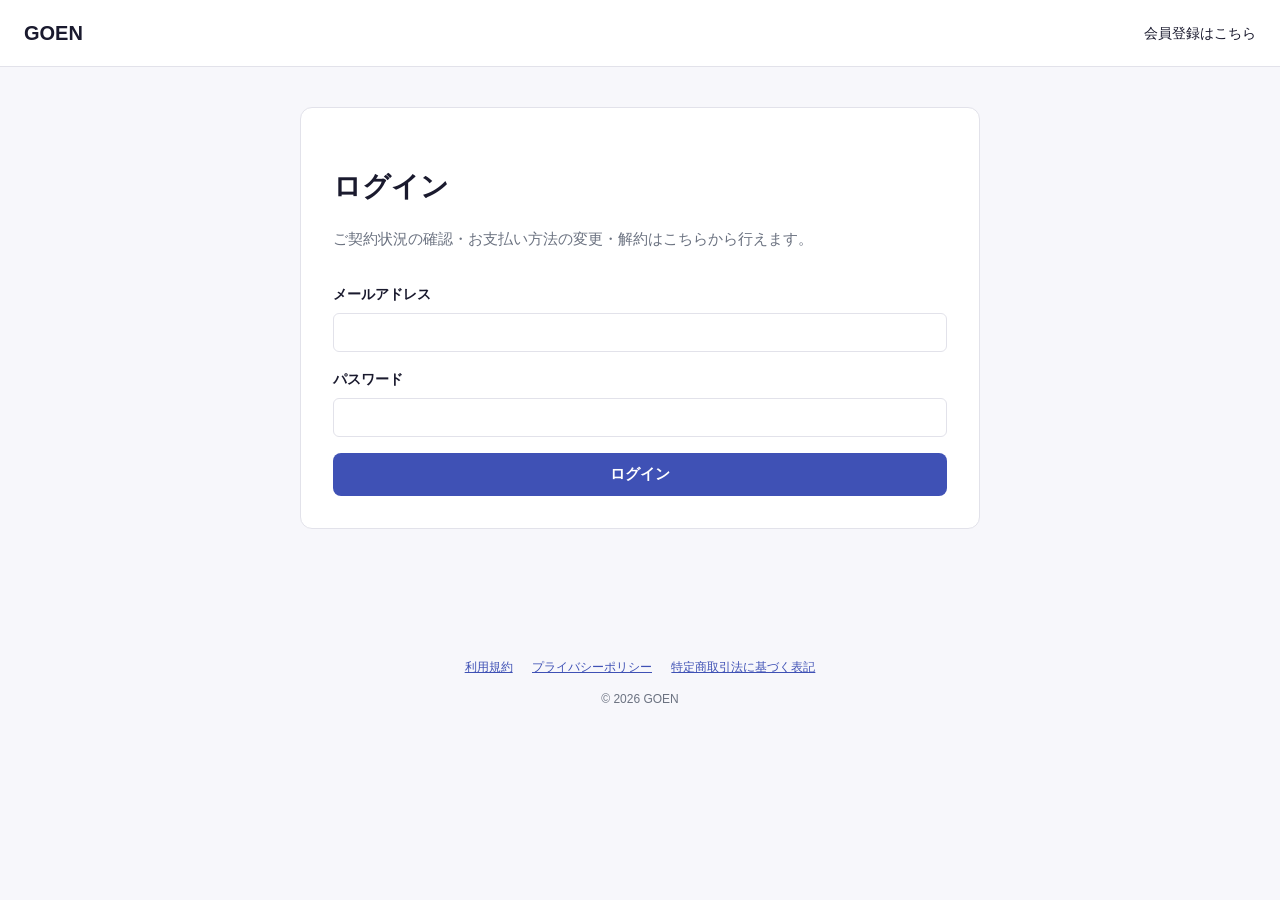
==== web/account.html @ d0863059 "実装" ====
<!doctype html>
<html lang="ja">
<head>
  <meta charset="utf-8" />
  <meta name="viewport" content="width=device-width, initial-scale=1" />
  <title>契約状況 | GOEN</title>
  <link rel="stylesheet" href="assets/style.css" />
</head>
<body>
  <header class="site-header">
    <a class="logo" href="index.html">GOEN</a>
    <nav>
      <a href="#" id="logout-link">ログアウト</a>
    </nav>
  </header>

  <main>
    <section class="card">
      <h1>契約状況</h1>
      <p class="lead" id="welcome"></p>

      <p id="error" class="error-box" hidden></p>

      <div id="loading">読み込み中…</div>

      <div id="status-view" hidden>
        <p>
          ステータス: <span id="status-badge" class="status-badge"></span>
        </p>
        <p id="plan-line" hidden></p>
        <p id="period-line" hidden></p>

        <div id="active-actions" hidden>
          <button class="btn btn-outline" id="portal-btn">お支払い方法・解約の管理</button>
        </div>

        <div id="inactive-actions" hidden>
          <p>まだご契約がありません。以下のボタンからお申し込みいただけます。</p>
          <button class="btn" id="checkout-btn">スタンダードプランを契約する</button>
        </div>
      </div>
    </section>

    <section class="card">
      <h2>アカウントの削除について</h2>
      <p class="lead">
        アカウントの削除（退会）をご希望の場合は、サポート窓口までご連絡ください。
        ご契約中の場合は、削除の前に上記の「お支払い方法・解約の管理」から解約手続きを行ってください。
      </p>
      <p>連絡先: <span class="placeholder">support@example.com（実際のサポート窓口アドレスに置き換えてください）</span></p>
    </section>
  </main>

  <footer class="site-footer">
    <div>
      <a href="terms.html">利用規約</a>
      <a href="privacy.html">プライバシーポリシー</a>
      <a href="tokushoho.html">特定商取引法に基づく表記</a>
    </div>
    <p>&copy; 2026 GOEN</p>
  </footer>

  <script src="assets/config.js"></script>
  <script src="assets/api.js"></script>
  <script>
    const errorEl = document.getElementById('error');
    const loadingEl = document.getElementById('loading');
    const statusViewEl = document.getElementById('status-view');

    const STATUS_LABELS = {
      trialing: 'トライアル中',
      active: '契約中',
      past_due: '支払いエラー',
      canceled: '未契約',
      incomplete: '未契約',
    };

    function statusClass(status) {
      if (status === 'active' || status === 'trialing') return 'status-active';
      if (status === 'past_due') return 'status-warning';
      return 'status-inactive';
    }

    async function init() {
      const token = requireLogin();
      if (!token) return;

      document.getElementById('welcome').textContent = `${getDisplayName() || ''} さん、こんにちは。`;

      document.getElementById('logout-link').addEventListener('click', (e) => {
        e.preventDefault();
        clearSession();
        window.location.href = 'index.html';
      });

      try {
        const status = await apiGet('/api/billing/subscription', token);
        loadingEl.hidden = true;
        statusViewEl.hidden = false;

        const badge = document.getElementById('status-badge');
        badge.textContent = STATUS_LABELS[status.status] || status.status;
        badge.classList.add(statusClass(status.status));

        if (status.planCode) {
          const el = document.getElementById('plan-line');
          el.textContent = `プラン: ${status.planCode}`;
          el.hidden = false;
        }
        if (status.currentPeriodEnd) {
          const el = document.getElementById('period-line');
          el.textContent = `次回更新日: ${new Date(status.currentPeriodEnd).toLocaleDateString('ja-JP')}`;
          el.hidden = false;
        }

        const isActive = status.status === 'active' || status.status === 'trialing';
        document.getElementById('active-actions').hidden = !isActive;
        document.getElementById('inactive-actions').hidden = isActive;
      } catch (err) {
        loadingEl.hidden = true;
        showError(errorEl, err);
      }
    }

    document.getElementById('portal-btn').addEventListener('click', async () => {
      const token = getAccessToken();
      try {
        const session = await apiPost('/api/billing/portal', undefined, token);
        if (session.url) {
          window.location.href = session.url;
        } else {
          // モック環境（開発時）: 支払い管理ポータルは実際には存在しない
          alert('開発環境（モック）のため、支払い管理ポータルへは遷移しません。');
        }
      } catch (err) {
        showError(errorEl, err);
      }
    });

    document.getElementById('checkout-btn').addEventListener('click', async () => {
      const token = getAccessToken();
      try {
        const session = await apiPost('/api/billing/checkout', { planCode: STANDARD_PLAN_CODE }, token);
        if (session.url) {
          window.location.href = session.url;
        } else {
          window.location.reload();
        }
      } catch (err) {
        showError(errorEl, err);
      }
    });

    init();
  </script>
</body>
</html>
---- web/assets/style.css ----
:root {
  --color-primary: #3f51b5;
  --color-primary-dark: #303f9f;
  --color-text: #1a1a2e;
  --color-muted: #6b7280;
  --color-bg: #f7f7fb;
  --color-border: #e2e2ea;
  --color-error: #d32f2f;
  --color-success: #2e7d32;
}

* {
  box-sizing: border-box;
}

body {
  margin: 0;
  font-family: "Hiragino Kaku Gothic ProN", "Yu Gothic", "Meiryo", sans-serif;
  color: var(--color-text);
  background: var(--color-bg);
  line-height: 1.7;
}

a {
  color: var(--color-primary);
}

header.site-header {
  display: flex;
  align-items: center;
  justify-content: space-between;
  padding: 16px 24px;
  background: #fff;
  border-bottom: 1px solid var(--color-border);
}

header.site-header .logo {
  font-weight: bold;
  font-size: 20px;
  color: var(--color-text);
  text-decoration: none;
}

header.site-header nav a {
  margin-left: 20px;
  text-decoration: none;
  color: var(--color-text);
  font-size: 14px;
}

main {
  max-width: 720px;
  margin: 0 auto;
  padding: 40px 20px 80px;
}

.card {
  background: #fff;
  border: 1px solid var(--color-border);
  border-radius: 12px;
  padding: 32px;
  margin-bottom: 24px;
}

h1 {
  font-size: 28px;
  margin-bottom: 8px;
}

h2 {
  font-size: 20px;
  margin-top: 0;
}

.lead {
  color: var(--color-muted);
  font-size: 15px;
  margin-bottom: 32px;
}

.price {
  font-size: 32px;
  font-weight: bold;
}

.price small {
  font-size: 14px;
  font-weight: normal;
  color: var(--color-muted);
}

.feature-list {
  list-style: none;
  padding: 0;
  margin: 20px 0;
}

.feature-list li {
  padding-left: 1.6em;
  position: relative;
  margin-bottom: 8px;
}

.feature-list li::before {
  content: "✓";
  position: absolute;
  left: 0;
  color: var(--color-primary);
  font-weight: bold;
}

form {
  display: flex;
  flex-direction: column;
  gap: 16px;
}

label {
  font-size: 14px;
  font-weight: bold;
  display: block;
  margin-bottom: 6px;
}

input[type="text"],
input[type="email"],
input[type="password"] {
  width: 100%;
  padding: 10px 12px;
  border: 1px solid var(--color-border);
  border-radius: 6px;
  font-size: 15px;
}

.checkbox-row {
  display: flex;
  align-items: flex-start;
  gap: 8px;
  font-size: 13px;
  color: var(--color-muted);
}

.checkbox-row input {
  margin-top: 3px;
}

button.btn,
a.btn {
  display: inline-block;
  background: var(--color-primary);
  color: #fff;
  border: none;
  border-radius: 8px;
  padding: 12px 20px;
  font-size: 15px;
  font-weight: bold;
  cursor: pointer;
  text-align: center;
  text-decoration: none;
}

button.btn:hover,
a.btn:hover {
  background: var(--color-primary-dark);
}

button.btn:disabled {
  background: #b0b0c0;
  cursor: not-allowed;
}

button.btn-outline,
a.btn-outline {
  background: #fff;
  color: var(--color-primary);
  border: 1px solid var(--color-primary);
}

button.btn-outline:hover,
a.btn-outline:hover {
  background: #eef0fb;
}

.error-box {
  background: #fdecea;
  color: var(--color-error);
  border: 1px solid #f5c6cb;
  border-radius: 6px;
  padding: 10px 14px;
  font-size: 14px;
}

.notice-box {
  background: #fff8e1;
  border: 1px solid #ffe08a;
  border-radius: 6px;
  padding: 12px 16px;
  font-size: 13px;
  color: #7a5c00;
  margin-bottom: 24px;
}

.status-badge {
  display: inline-block;
  padding: 4px 10px;
  border-radius: 999px;
  font-size: 13px;
  font-weight: bold;
}

.status-active {
  background: #e6f4ea;
  color: var(--color-success);
}

.status-inactive {
  background: #f1f1f4;
  color: var(--color-muted);
}

.status-warning {
  background: #fdecea;
  color: var(--color-error);
}

footer.site-footer {
  text-align: center;
  padding: 24px;
  font-size: 12px;
  color: var(--color-muted);
}

footer.site-footer a {
  margin: 0 8px;
}

.legal main {
  max-width: 760px;
}

.legal table {
  width: 100%;
  border-collapse: collapse;
  margin-top: 16px;
}

.legal table th,
.legal table td {
  border: 1px solid var(--color-border);
  padding: 10px 12px;
  text-align: left;
  vertical-align: top;
  font-size: 14px;
}

.legal table th {
  width: 30%;
  background: #f2f2f7;
}

.placeholder {
  background: #fff3cd;
  padding: 1px 4px;
  border-radius: 3px;
}
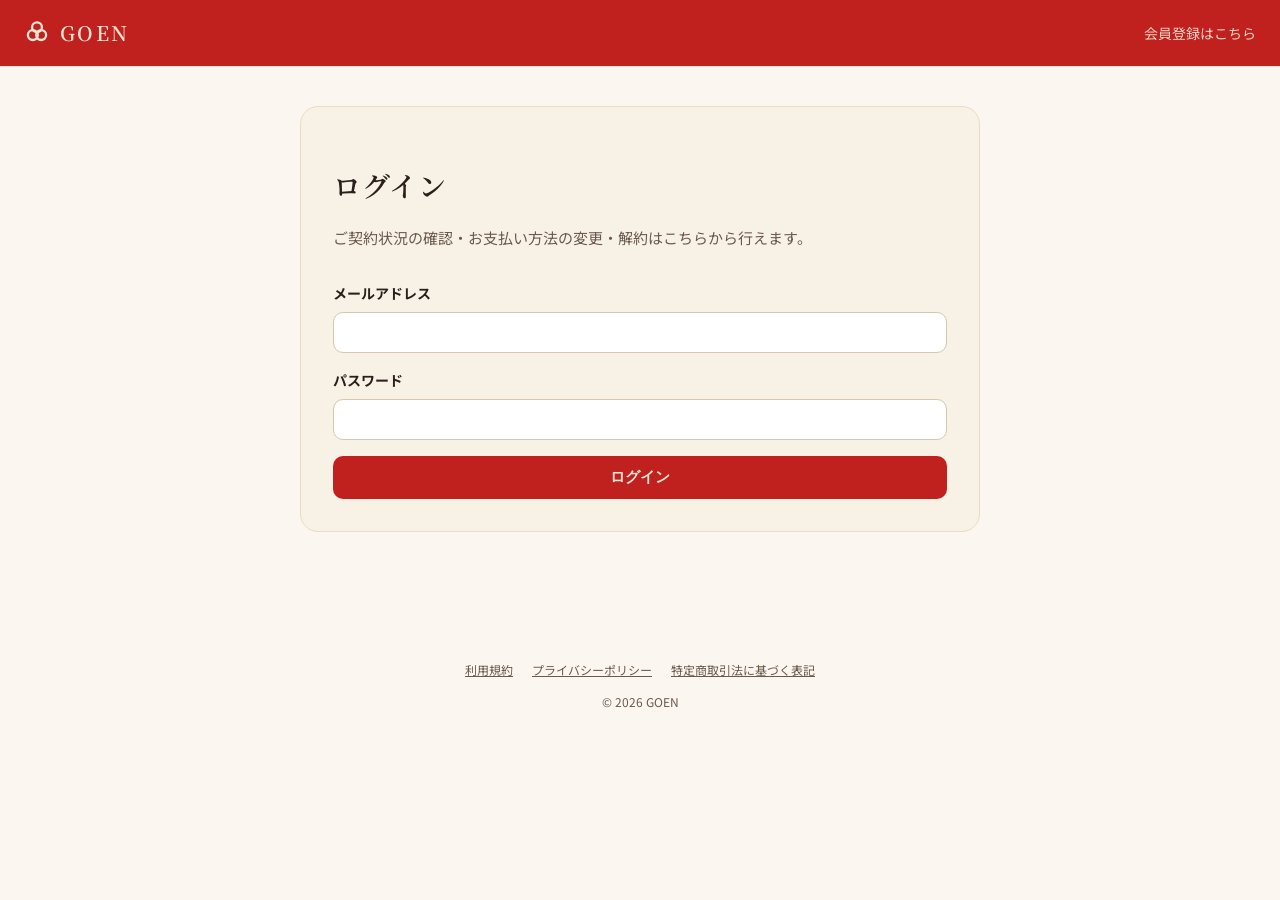
==== commit b9d25e17: "a" ====
--- a/web/account.html
+++ b/web/account.html
@@ -5,10 +5,11 @@
   <meta name="viewport" content="width=device-width, initial-scale=1" />
   <title>契約状況 | GOEN</title>
   <link rel="stylesheet" href="assets/style.css" />
+  <link rel="icon" type="image/png" href="assets/favicon.png" />
 </head>
 <body>
   <header class="site-header">
-    <a class="logo" href="index.html">GOEN</a>
+    <a class="logo" href="index.html"><svg class="logo-mark" viewBox="0 0 100 100" aria-hidden="true"><circle cx="50" cy="28" r="19"/><circle cx="34" cy="58" r="19"/><circle cx="66" cy="58" r="19"/></svg>GOEN</a>
     <nav>
       <a href="#" id="logout-link">ログアウト</a>
     </nav>
@@ -47,7 +48,7 @@
         アカウントの削除（退会）をご希望の場合は、サポート窓口までご連絡ください。
         ご契約中の場合は、削除の前に上記の「お支払い方法・解約の管理」から解約手続きを行ってください。
       </p>
-      <p>連絡先: <span class="placeholder">support@example.com（実際のサポート窓口アドレスに置き換えてください）</span></p>
+      <p>連絡先: wonderwall3698@outlook.com</p>
     </section>
   </main>
 
--- a/web/assets/style.css
+++ b/web/assets/style.css
@@ -1,12 +1,26 @@
+@import url('https://fonts.googleapis.com/css2?family=Noto+Serif+JP:wght@500;600;700&family=Noto+Sans+JP:wght@400;500;700&display=swap');
+
 :root {
-  --color-primary: #3f51b5;
-  --color-primary-dark: #303f9f;
-  --color-text: #1a1a2e;
-  --color-muted: #6b7280;
-  --color-bg: #f7f7fb;
-  --color-border: #e2e2ea;
-  --color-error: #d32f2f;
-  --color-success: #2e7d32;
+  /* GOENロゴ（深紅の地にアイボリーの三つ輪、明朝体のワードマーク）から採ったブランドカラー。
+     Flutterアプリ側のlib/core/goen_theme.dartと同じ値を使い、Web/アプリで色を揃えている。 */
+  --color-primary: #c0211f;
+  --color-primary-dark: #8f1917;
+  --color-primary-light: #de5a50;
+  --color-ivory: #f1e4d2;
+  --color-ivory-deep: #e7d5b8;
+  --color-paper: #fbf6ef;
+  --color-card: #f8f1e6;
+  --color-card-deep: #f3e9da;
+  --color-text: #2a1f1a;
+  --color-muted: #6a5a4d;
+  --color-border: #e9dcc5;
+  --color-border-strong: #d8c7ae;
+  --color-error: #a6420f;
+  --color-success: #2f6f4e;
+  --color-gold: #a9752e;
+
+  --font-serif: "Noto Serif JP", "Hiragino Mincho ProN", serif;
+  --font-sans: "Noto Sans JP", "Hiragino Kaku Gothic ProN", "Yu Gothic", "Meiryo", sans-serif;
 }
 
 * {
@@ -15,14 +29,20 @@
 
 body {
   margin: 0;
-  font-family: "Hiragino Kaku Gothic ProN", "Yu Gothic", "Meiryo", sans-serif;
+  font-family: var(--font-sans);
   color: var(--color-text);
-  background: var(--color-bg);
+  background: var(--color-paper);
   line-height: 1.7;
 }
 
 a {
   color: var(--color-primary);
+}
+
+h1, h2 {
+  font-family: var(--font-serif);
+  font-weight: 600;
+  letter-spacing: 0.02em;
 }
 
 header.site-header {
@@ -30,22 +50,50 @@
   align-items: center;
   justify-content: space-between;
   padding: 16px 24px;
-  background: #fff;
-  border-bottom: 1px solid var(--color-border);
+  background: var(--color-primary);
+  box-shadow: 0 1px 0 rgba(0, 0, 0, 0.08);
 }
 
 header.site-header .logo {
-  font-weight: bold;
+  display: inline-flex;
+  align-items: center;
+  gap: 10px;
+  font-family: var(--font-serif);
+  font-weight: 600;
   font-size: 20px;
-  color: var(--color-text);
+  letter-spacing: 0.12em;
+  color: var(--color-ivory);
   text-decoration: none;
+}
+
+header.site-header .logo-mark {
+  display: inline-flex;
+  width: 26px;
+  height: 26px;
+  flex-shrink: 0;
+}
+
+header.site-header .logo-mark circle {
+  fill: none;
+  stroke: var(--color-ivory);
+  stroke-width: 9;
 }
 
 header.site-header nav a {
   margin-left: 20px;
   text-decoration: none;
-  color: var(--color-text);
-  font-size: 14px;
+  color: var(--color-ivory);
+  opacity: 0.92;
+  font-size: 14px;
+}
+
+header.site-header nav a:hover {
+  opacity: 1;
+  text-decoration: underline;
+}
+
+header.site-header nav a.btn {
+  opacity: 1;
 }
 
 main {
@@ -55,11 +103,45 @@
 }
 
 .card {
-  background: #fff;
+  background: var(--color-card);
   border: 1px solid var(--color-border);
-  border-radius: 12px;
+  border-radius: 18px;
   padding: 32px;
   margin-bottom: 24px;
+}
+
+.card.hero {
+  position: relative;
+  overflow: hidden;
+  background: linear-gradient(135deg, var(--color-primary), var(--color-primary-dark));
+  border: none;
+  color: var(--color-ivory);
+  padding: 44px 36px;
+}
+
+.card.hero h1,
+.card.hero .lead {
+  color: var(--color-ivory);
+}
+
+.card.hero .lead {
+  opacity: 0.92;
+}
+
+.card.hero .hero-rings {
+  position: absolute;
+  right: -30px;
+  bottom: -30px;
+  width: 220px;
+  height: 220px;
+  opacity: 0.16;
+  pointer-events: none;
+}
+
+.card.hero .hero-rings circle {
+  fill: none;
+  stroke: var(--color-ivory);
+  stroke-width: 7;
 }
 
 h1 {
@@ -79,11 +161,14 @@
 }
 
 .price {
+  font-family: var(--font-serif);
   font-size: 32px;
-  font-weight: bold;
+  font-weight: 700;
+  color: var(--color-primary);
 }
 
 .price small {
+  font-family: var(--font-sans);
   font-size: 14px;
   font-weight: normal;
   color: var(--color-muted);
@@ -109,6 +194,10 @@
   font-weight: bold;
 }
 
+.card.hero .feature-list li::before {
+  color: var(--color-ivory);
+}
+
 form {
   display: flex;
   flex-direction: column;
@@ -126,10 +215,20 @@
 input[type="email"],
 input[type="password"] {
   width: 100%;
-  padding: 10px 12px;
-  border: 1px solid var(--color-border);
-  border-radius: 6px;
+  padding: 11px 12px;
+  border: 1px solid var(--color-border-strong);
+  border-radius: 10px;
   font-size: 15px;
+  background: #fff;
+  color: var(--color-text);
+}
+
+input[type="text"]:focus,
+input[type="email"]:focus,
+input[type="password"]:focus {
+  outline: none;
+  border-color: var(--color-primary);
+  box-shadow: 0 0 0 2px rgba(192, 33, 31, 0.15);
 }
 
 .checkbox-row {
@@ -148,15 +247,16 @@
 a.btn {
   display: inline-block;
   background: var(--color-primary);
-  color: #fff;
+  color: var(--color-ivory);
   border: none;
-  border-radius: 8px;
-  padding: 12px 20px;
+  border-radius: 10px;
+  padding: 12px 22px;
   font-size: 15px;
   font-weight: bold;
   cursor: pointer;
   text-align: center;
   text-decoration: none;
+  transition: background-color 0.15s ease;
 }
 
 button.btn:hover,
@@ -165,38 +265,48 @@
 }
 
 button.btn:disabled {
-  background: #b0b0c0;
+  background: var(--color-border-strong);
+  color: var(--color-muted);
   cursor: not-allowed;
+}
+
+.card.hero a.btn {
+  background: var(--color-ivory);
+  color: var(--color-primary-dark);
+}
+
+.card.hero a.btn:hover {
+  background: #fff;
 }
 
 button.btn-outline,
 a.btn-outline {
-  background: #fff;
+  background: transparent;
   color: var(--color-primary);
   border: 1px solid var(--color-primary);
 }
 
 button.btn-outline:hover,
 a.btn-outline:hover {
-  background: #eef0fb;
+  background: var(--color-card-deep);
 }
 
 .error-box {
-  background: #fdecea;
+  background: #f8e3d8;
   color: var(--color-error);
-  border: 1px solid #f5c6cb;
-  border-radius: 6px;
+  border: 1px solid #edc4a8;
+  border-radius: 8px;
   padding: 10px 14px;
   font-size: 14px;
 }
 
 .notice-box {
-  background: #fff8e1;
-  border: 1px solid #ffe08a;
-  border-radius: 6px;
+  background: var(--color-ivory);
+  border: 1px solid var(--color-ivory-deep);
+  border-radius: 8px;
   padding: 12px 16px;
   font-size: 13px;
-  color: #7a5c00;
+  color: var(--color-primary-dark);
   margin-bottom: 24px;
 }
 
@@ -209,17 +319,17 @@
 }
 
 .status-active {
-  background: #e6f4ea;
+  background: #e3efe6;
   color: var(--color-success);
 }
 
 .status-inactive {
-  background: #f1f1f4;
+  background: var(--color-card-deep);
   color: var(--color-muted);
 }
 
 .status-warning {
-  background: #fdecea;
+  background: #f8e3d8;
   color: var(--color-error);
 }
 
@@ -232,6 +342,7 @@
 
 footer.site-footer a {
   margin: 0 8px;
+  color: var(--color-muted);
 }
 
 .legal main {
@@ -255,7 +366,7 @@
 
 .legal table th {
   width: 30%;
-  background: #f2f2f7;
+  background: var(--color-card-deep);
 }
 
 .placeholder {
